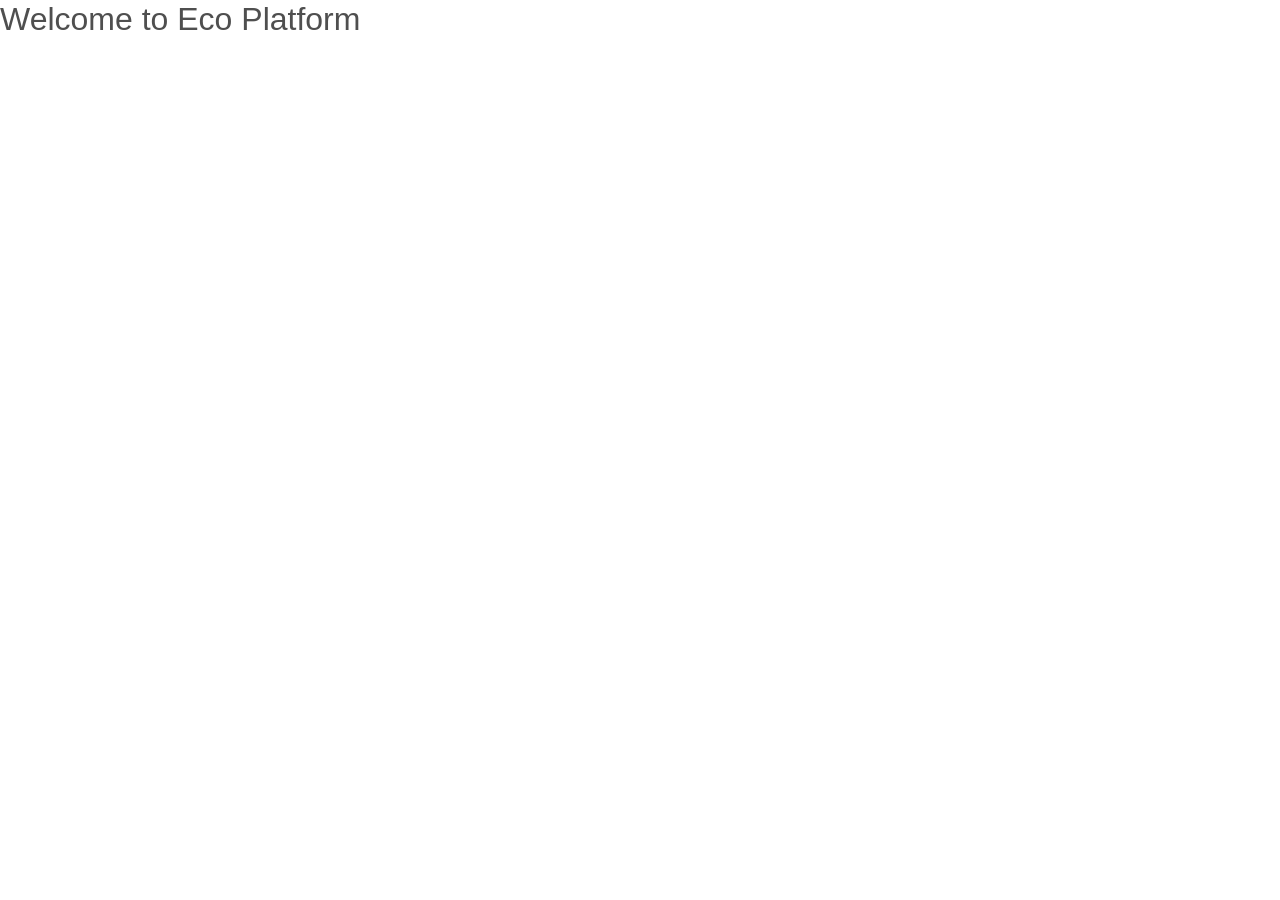
==== index.html @ cd58d803 "Update logo path" ====
<!DOCTYPE html>
<html lang="en">
<head>
    <meta charset="UTF-8" name='viewport' content='width=device-width, initial-scale=1'/>
    <title>Epita Study Abroad - ESA</title>
    <link rel="shortcut icon" href="public/img/mdb-favicon.ico">
    <!-- Font Awesome -->
    <link rel="stylesheet" href="public/fontawesome/css/all.css">
    <!-- Bootstrap core CSS -->
    <link href="public/css/bootstrap.min.css" rel="stylesheet">
    <!-- Material Design Bootstrap -->
    <link href="public/css/mdb.min.css" rel="stylesheet">

    <script type="module" src="./scripts/main.js"></script>

</head>
<body style="background-color: white;height: 100vh;border: 0px solid red">

    <h2>Welcome to Eco Platform</h2>

    <script type="text/javascript" src="public/js/jquery-3.4.0.min.js"></script>
    <!-- Bootstrap tooltips -->
    <script type="text/javascript" src="public/js/popper.min.js"></script>
    <!-- Bootstrap core JavaScript -->
    <script type="text/javascript" src="public/js/bootstrap.min.js"></script>
    <!-- MDB core JavaScript -->
    <script type="text/javascript" src="public/js/mdb.min.js"></script>

</body>
</html>
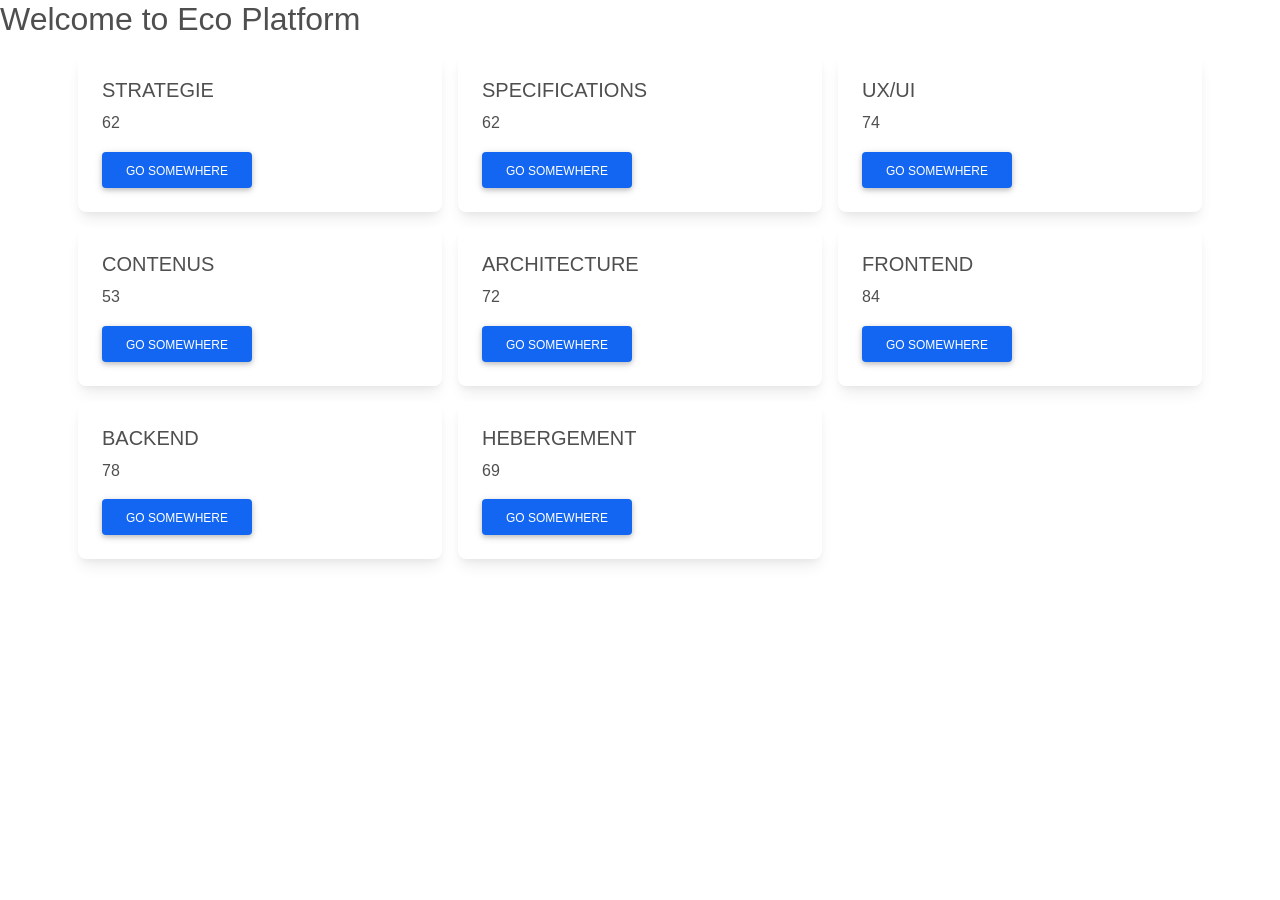
==== commit e21c71e2: "cards for categories" ====
--- a/index.html
+++ b/index.html
@@ -26,5 +26,9 @@
     <!-- MDB core JavaScript -->
     <script type="text/javascript" src="public/js/mdb.min.js"></script>
 
+    <div class="container">
+        <div class="row" id="gr491-categories"></div>
+    </div>
+
 </body>
 </html>
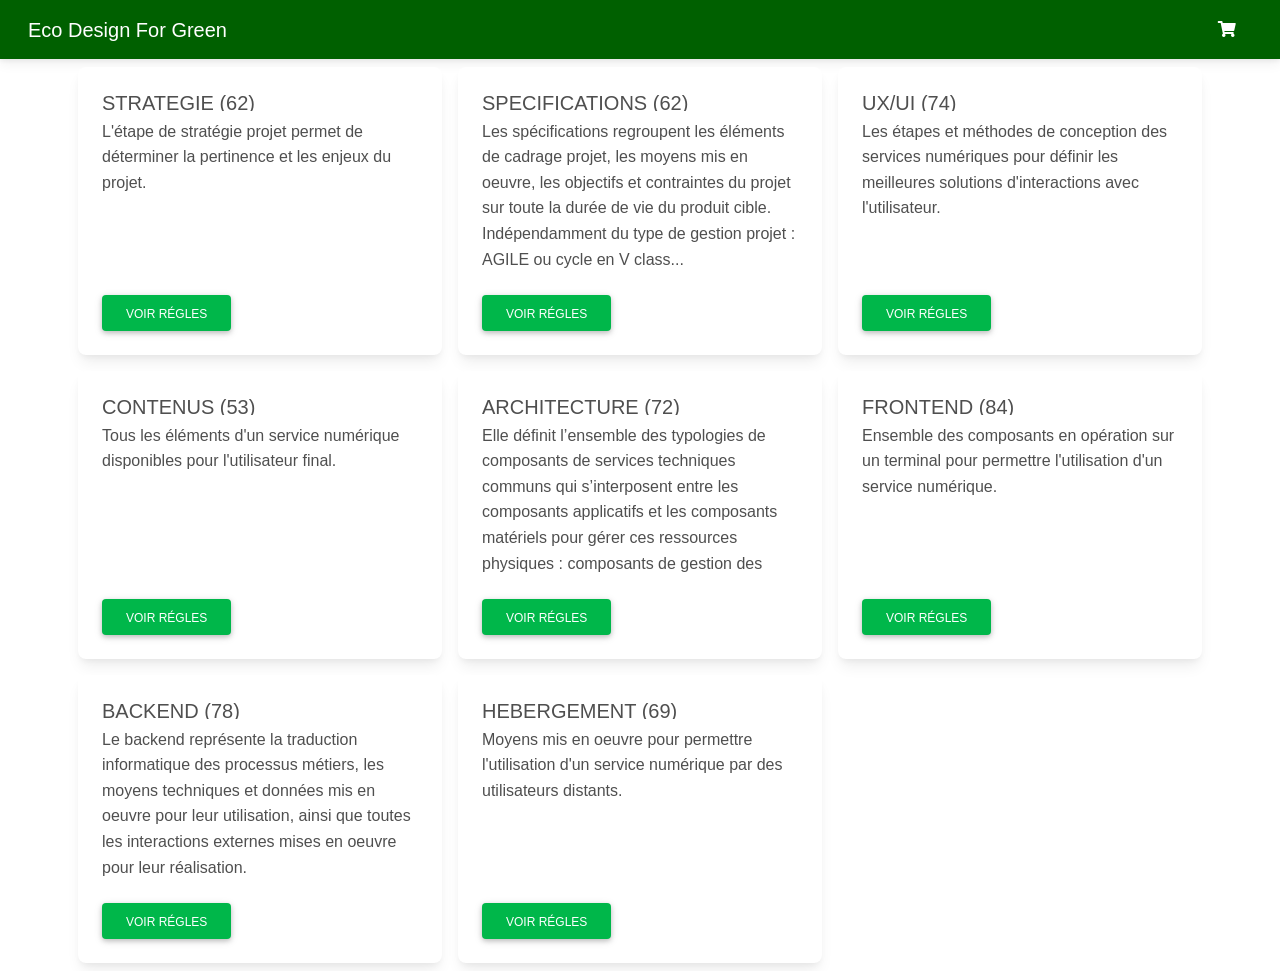
==== commit fa820409: "rules page" ====
--- a/index.html
+++ b/index.html
@@ -14,9 +14,47 @@
     <script type="module" src="./scripts/main.js"></script>
 
 </head>
-<body style="background-color: white;height: 100vh;border: 0px solid red">
+    <!-- Navbar -->
+    <nav class="navbar navbar-expand-lg navbar-light" style="background-color:#006000; color:white">
+        <!-- Container wrapper -->
+        <div class="container-fluid">
+          <!-- Toggle button -->
+          <button
+            class="navbar-toggler"
+            type="button"
+            data-mdb-toggle="collapse"
+            data-mdb-target="#navbarSupportedContent"
+            aria-controls="navbarSupportedContent"
+            aria-expanded="false"
+            aria-label="Toggle navigation"
+            style="color:white"
+          >
+        <i class="fas fa-bars"></i>
+      </button>
+  
+      <!-- Collapsible wrapper -->
+      <div class="collapse navbar-collapse" id="navbarSupportedContent">
+        <!-- Navbar brand -->
+        <a class="navbar-brand mt-2 mt-lg-0" style="color:white" href="#" onclick="goBackToHomepage()">
+          Eco Design For Green
+        </a>
+      </div>
+      <!-- Collapsible wrapper -->
+  
+      <!-- Right elements -->
+      <div class="d-flex align-items-center">
+        <!-- Icon -->
+        <a class="text-reset me-3" href="#">
+          <i class="fas fa-shopping-cart"></i>
+        </a>
+    </div>
+  </nav>
+  <!-- Navbar -->
 
-    <h2>Welcome to Eco Platform</h2>
+    <div class="container">
+        <div class="row" id="gr491-categories"></div>
+        <div class="row" id="gr491-rules" hidden></div>
+    </div>
 
     <script type="text/javascript" src="public/js/jquery-3.4.0.min.js"></script>
     <!-- Bootstrap tooltips -->
@@ -25,10 +63,9 @@
     <script type="text/javascript" src="public/js/bootstrap.min.js"></script>
     <!-- MDB core JavaScript -->
     <script type="text/javascript" src="public/js/mdb.min.js"></script>
+    <!-- Custom script -->
+    <script type="module" src="scripts/display-rules.js"></script>
 
-    <div class="container">
-        <div class="row" id="gr491-categories"></div>
-    </div>
-
+    
 </body>
 </html>
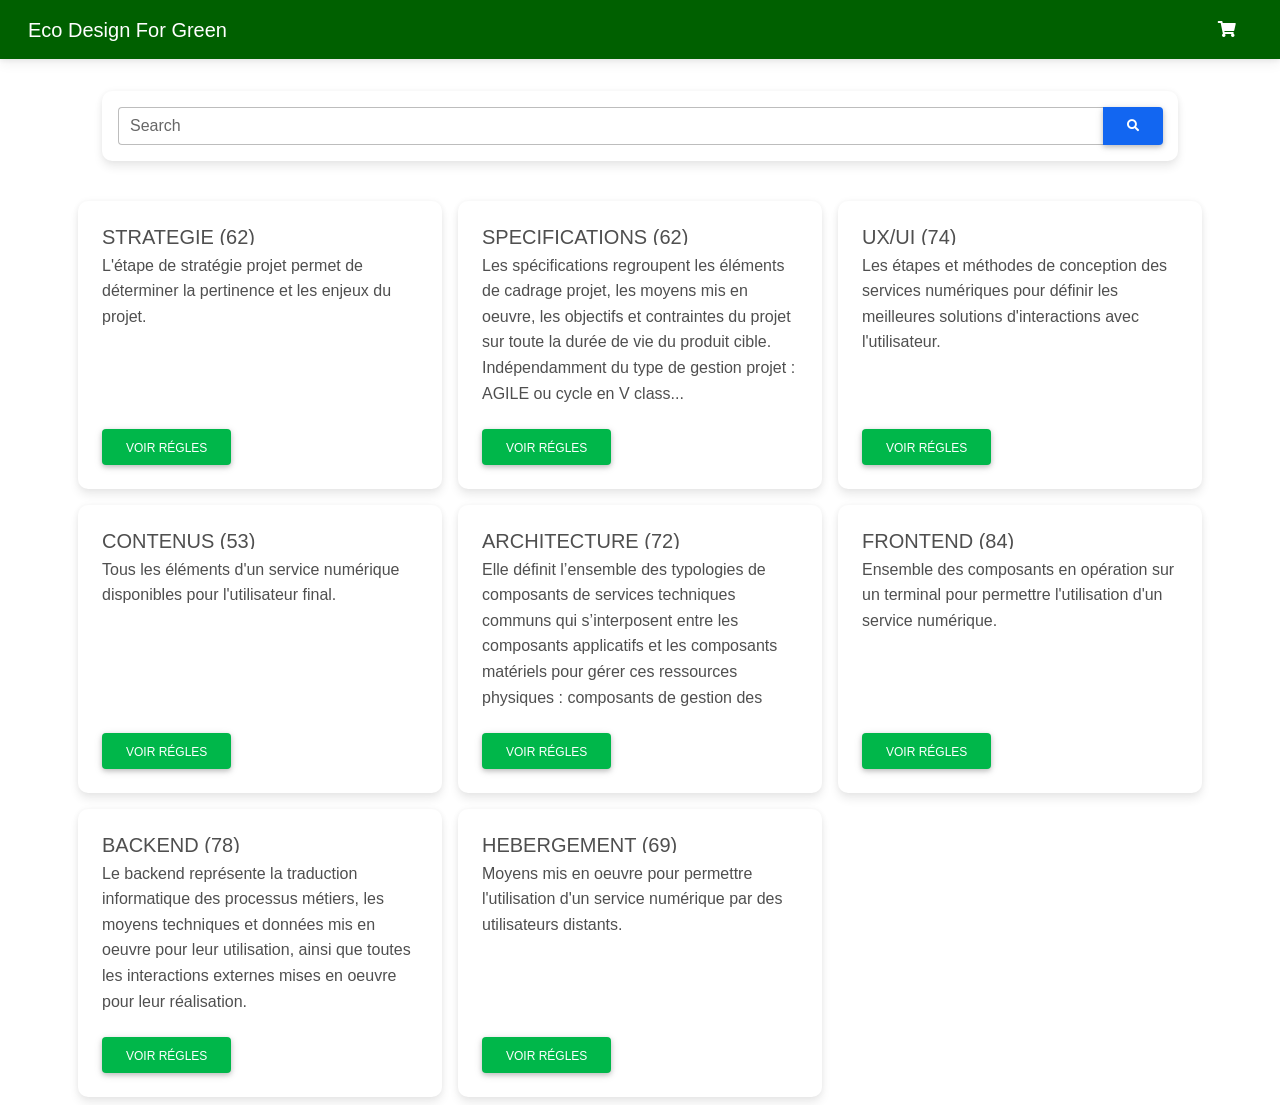
==== commit 73a88402: "search bar" ====
--- a/index.html
+++ b/index.html
@@ -12,6 +12,20 @@
     <link href="public/css/mdb.min.css" rel="stylesheet">
 
     <script type="module" src="./scripts/main.js"></script>
+
+    <style>
+      .card{
+        border-radius: 10px;
+        background: #fff;
+        box-shadow: 0 6px 10px rgba(0,0,0,.08), 0 0 6px rgba(0,0,0,.05);
+          transition: .3s transform cubic-bezier(.155,1.105,.295,1.12),.3s box-shadow,.3s -webkit-transform cubic-bezier(.155,1.105,.295,1.12);
+      }
+
+      .card:hover{
+        transform: scale(1.01);
+        box-shadow: 0 10px 20px rgba(0,0,0,.12), 0 4px 8px rgba(0,0,0,.06);
+      }
+    </style>
 
 </head>
     <!-- Navbar -->
@@ -47,9 +61,23 @@
         <a class="text-reset me-3" href="#">
           <i class="fas fa-shopping-cart"></i>
         </a>
+      </div>
+    </nav>
+    <!-- Navbar -->
+
+    <div class="container" style="padding: 2em;">
+      <div class="card">
+        <div class="input-group" style="margin: 1em;">
+          <div class="form-outline" style="width: calc(100% - 90px);">
+            <input type="search" id="form1" class="form-control" />
+            <label class="form-label" for="form1">Search</label>
+          </div>
+          <button type="button" class="btn btn-primary">
+            <i class="fas fa-search"></i>
+          </button>
+        </div>
+      </div>
     </div>
-  </nav>
-  <!-- Navbar -->
 
     <div class="container">
         <div class="row" id="gr491-categories"></div>
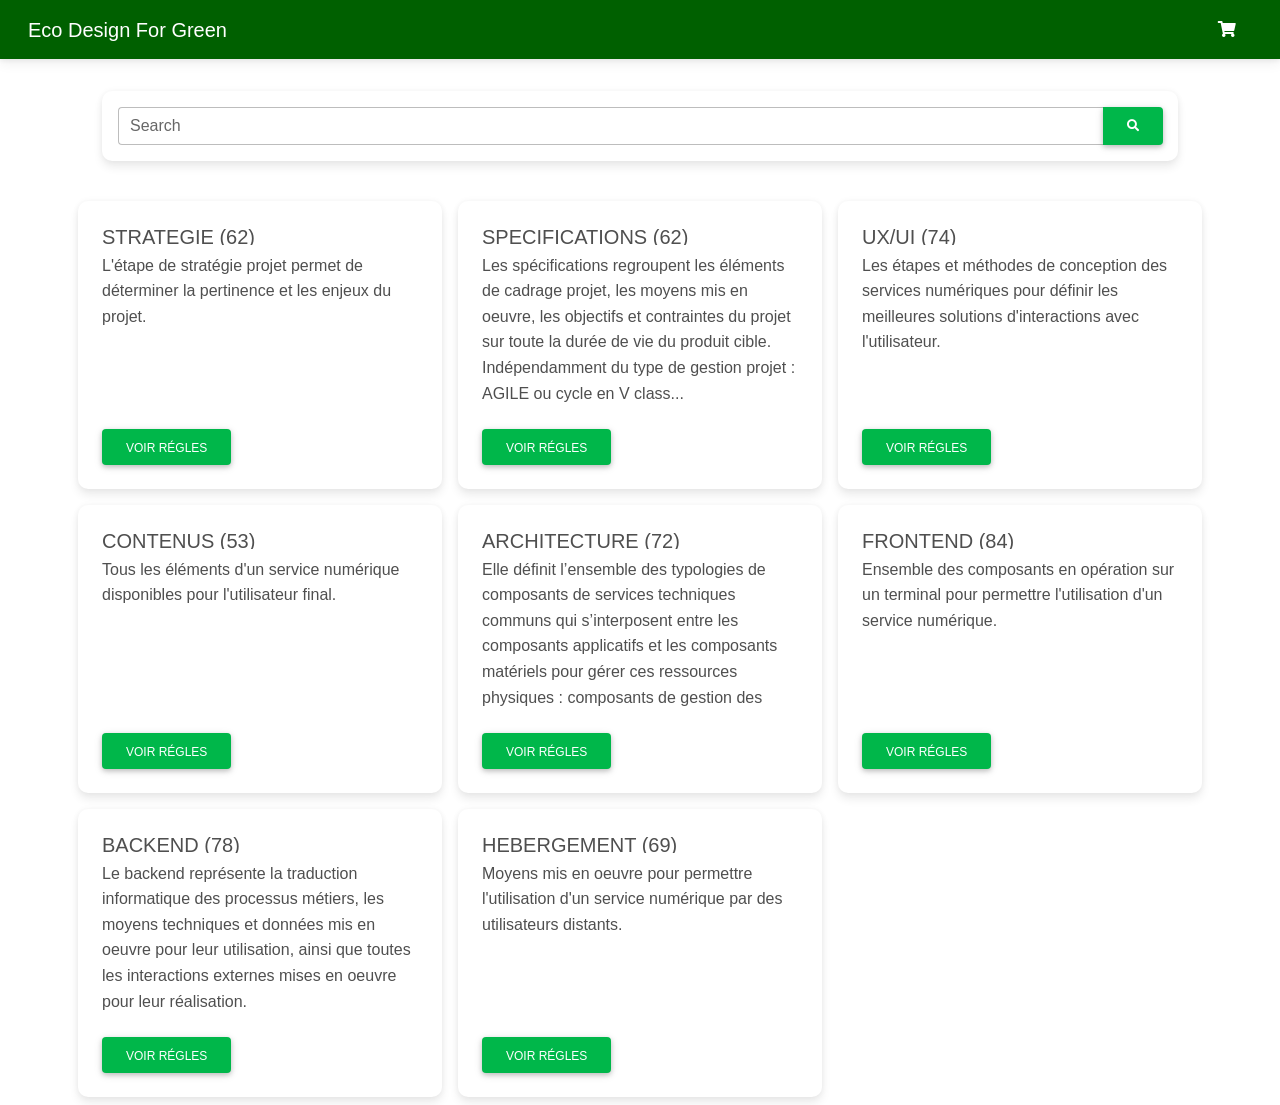
==== commit f032c6ef: "idk" ====
--- a/index.html
+++ b/index.html
@@ -72,7 +72,7 @@
             <input type="search" id="form1" class="form-control" />
             <label class="form-label" for="form1">Search</label>
           </div>
-          <button type="button" class="btn btn-primary">
+          <button type="button" class="btn btn-success">
             <i class="fas fa-search"></i>
           </button>
         </div>
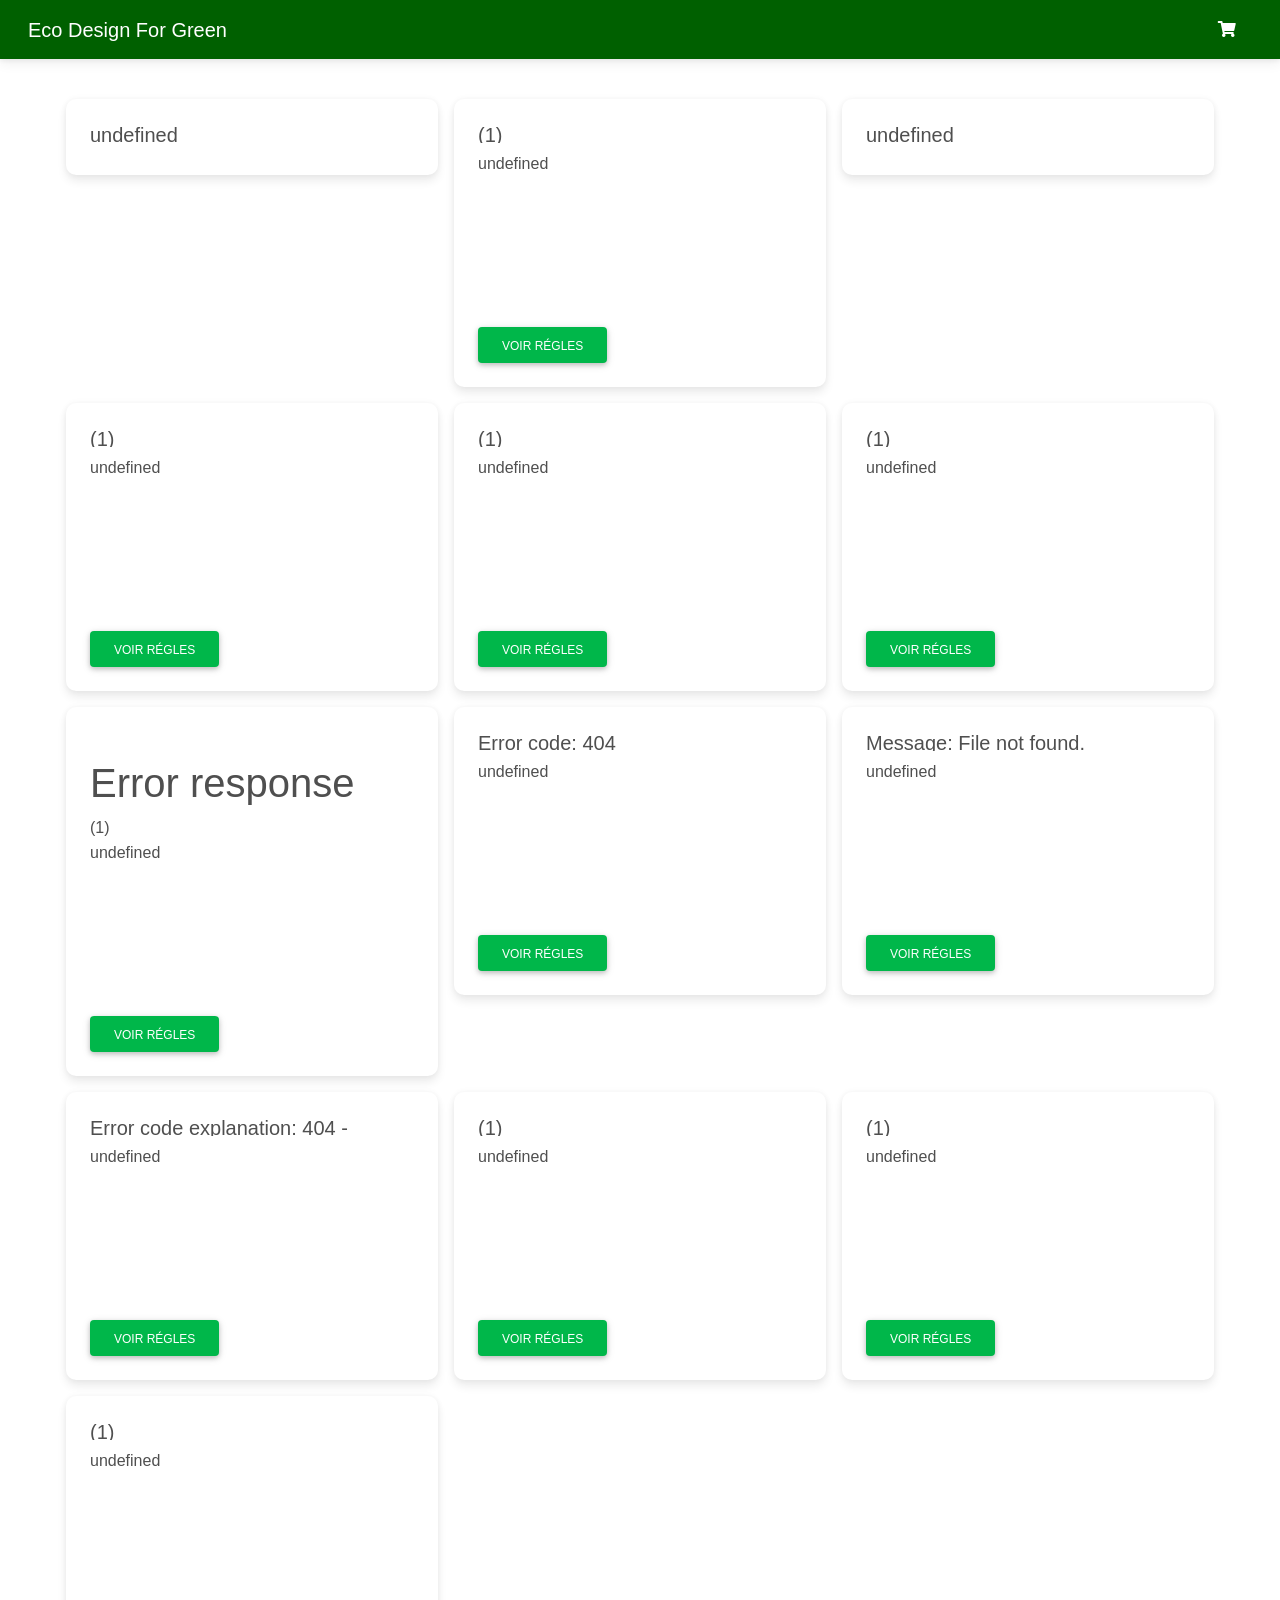
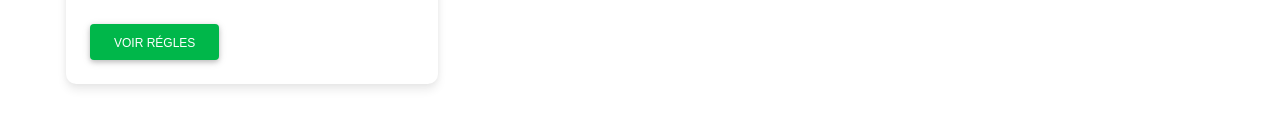
==== commit 39bbae73: "rules" ====
--- a/index.html
+++ b/index.html
@@ -1,6 +1,9 @@
 <!DOCTYPE html>
 <html lang="en">
 <head>
+    <meta http-equiv="Cache-control; max-age=259200" content="public">
+    <meta http-equiv="X-Frame-Options; DENY" content="public">
+
     <meta charset="UTF-8" name='viewport' content='width=device-width, initial-scale=1'/>
     <title>Epita Study Abroad - ESA</title>
     <link rel="shortcut icon" href="public/img/mdb-favicon.ico">
@@ -65,23 +68,18 @@
     </nav>
     <!-- Navbar -->
 
-    <div class="container" style="padding: 2em;">
-      <div class="card">
-        <div class="input-group" style="margin: 1em;">
-          <div class="form-outline" style="width: calc(100% - 90px);">
-            <input type="search" id="form1" class="form-control" />
-            <label class="form-label" for="form1">Search</label>
-          </div>
-          <button type="button" class="btn btn-success">
-            <i class="fas fa-search"></i>
-          </button>
+    <div class="container" style="padding: 2em 0 2em 0;">
+      <div class="row" id="gr491-categories"></div>
+      <div id="gr491-rules" hidden>
+        <div class="py-2" style="color:white;">
+          <a class="btn btn-success" style="width: 100px;" onclick="goBackToHomepage()">
+            <svg xmlns="http://www.w3.org/2000/svg" width="16" height="16" fill="currentColor" class="bi bi-chevron-left" viewBox="0 0 16 16">
+              <path fill-rule="evenodd" d="M11.354 1.646a.5.5 0 0 1 0 .708L5.707 8l5.647 5.646a.5.5 0 0 1-.708.708l-6-6a.5.5 0 0 1 0-.708l6-6a.5.5 0 0 1 .708 0z"/>
+            </svg>
+          </a>
         </div>
+        <div class="row" id="gr491-rules-holder"></div>
       </div>
-    </div>
-
-    <div class="container">
-        <div class="row" id="gr491-categories"></div>
-        <div class="row" id="gr491-rules" hidden></div>
     </div>
 
     <script type="text/javascript" src="public/js/jquery-3.4.0.min.js"></script>
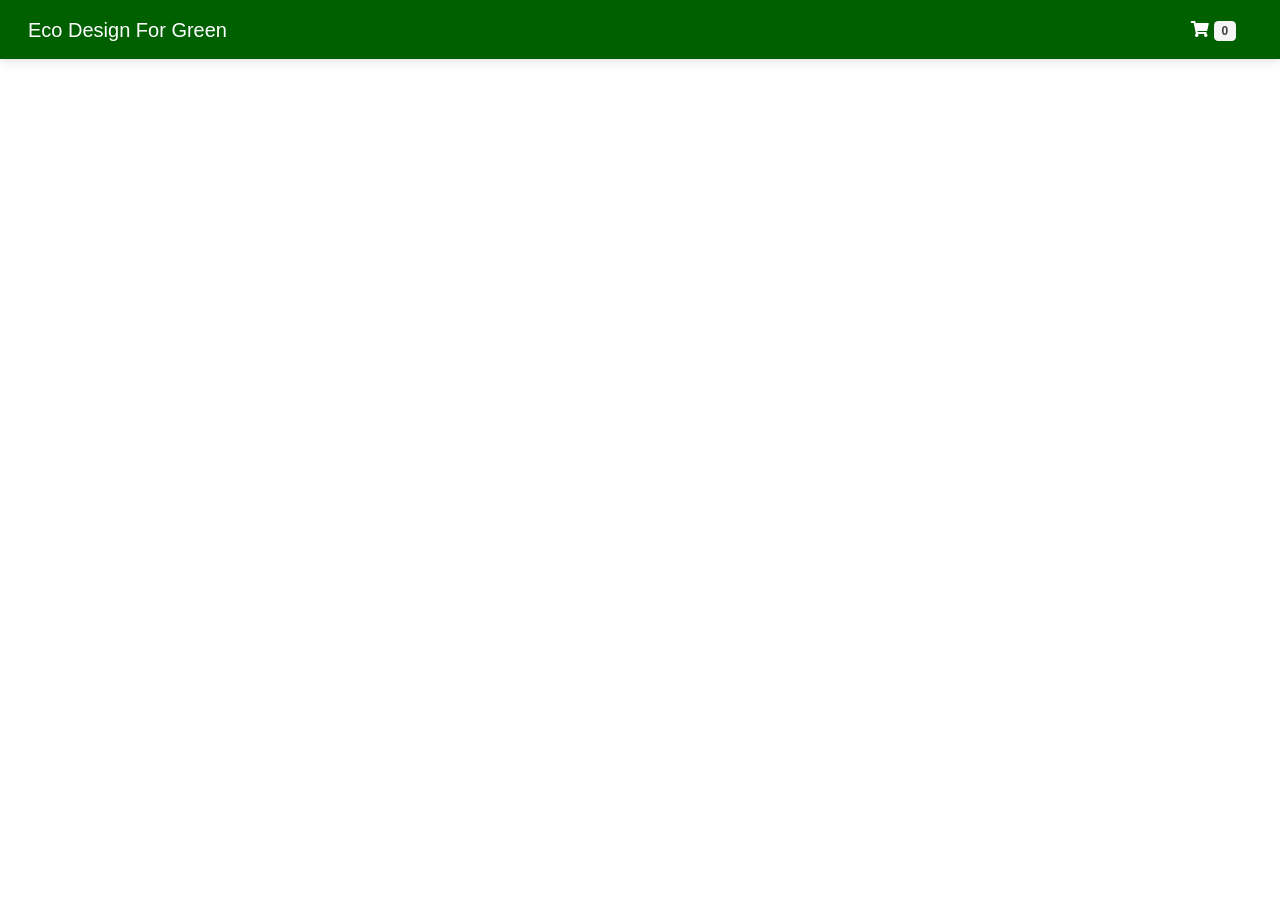
==== commit ce5a67f4: "cart" ====
--- a/index.html
+++ b/index.html
@@ -5,8 +5,11 @@
     <meta http-equiv="X-Frame-Options; DENY" content="public">
 
     <meta charset="UTF-8" name='viewport' content='width=device-width, initial-scale=1'/>
-    <title>Epita Study Abroad - ESA</title>
-    <link rel="shortcut icon" href="public/img/mdb-favicon.ico">
+    <title>Design4Green</title>
+    
+    <link rel="icon" type="image/x-icon"  href="./Design4Green/favicon.ico"/>
+    <link rel="shortcut icon" type="image/x-icon"  href="./Design4Green/favicon.ico"/>
+
     <!-- Font Awesome -->
     <link rel="stylesheet" href="public/fontawesome/css/all.css">
     <!-- Bootstrap core CSS -->
@@ -61,8 +64,9 @@
       <!-- Right elements -->
       <div class="d-flex align-items-center">
         <!-- Icon -->
-        <a class="text-reset me-3" href="#">
+        <a class="text-reset me-3" href="#" style="text-decoration: none;">
           <i class="fas fa-shopping-cart"></i>
+          <span class="badge badge-light" id="cart-count">0</span>
         </a>
       </div>
     </nav>
@@ -89,9 +93,6 @@
     <script type="text/javascript" src="public/js/bootstrap.min.js"></script>
     <!-- MDB core JavaScript -->
     <script type="text/javascript" src="public/js/mdb.min.js"></script>
-    <!-- Custom script -->
-    <script type="module" src="scripts/display-rules.js"></script>
-
     
 </body>
 </html>
